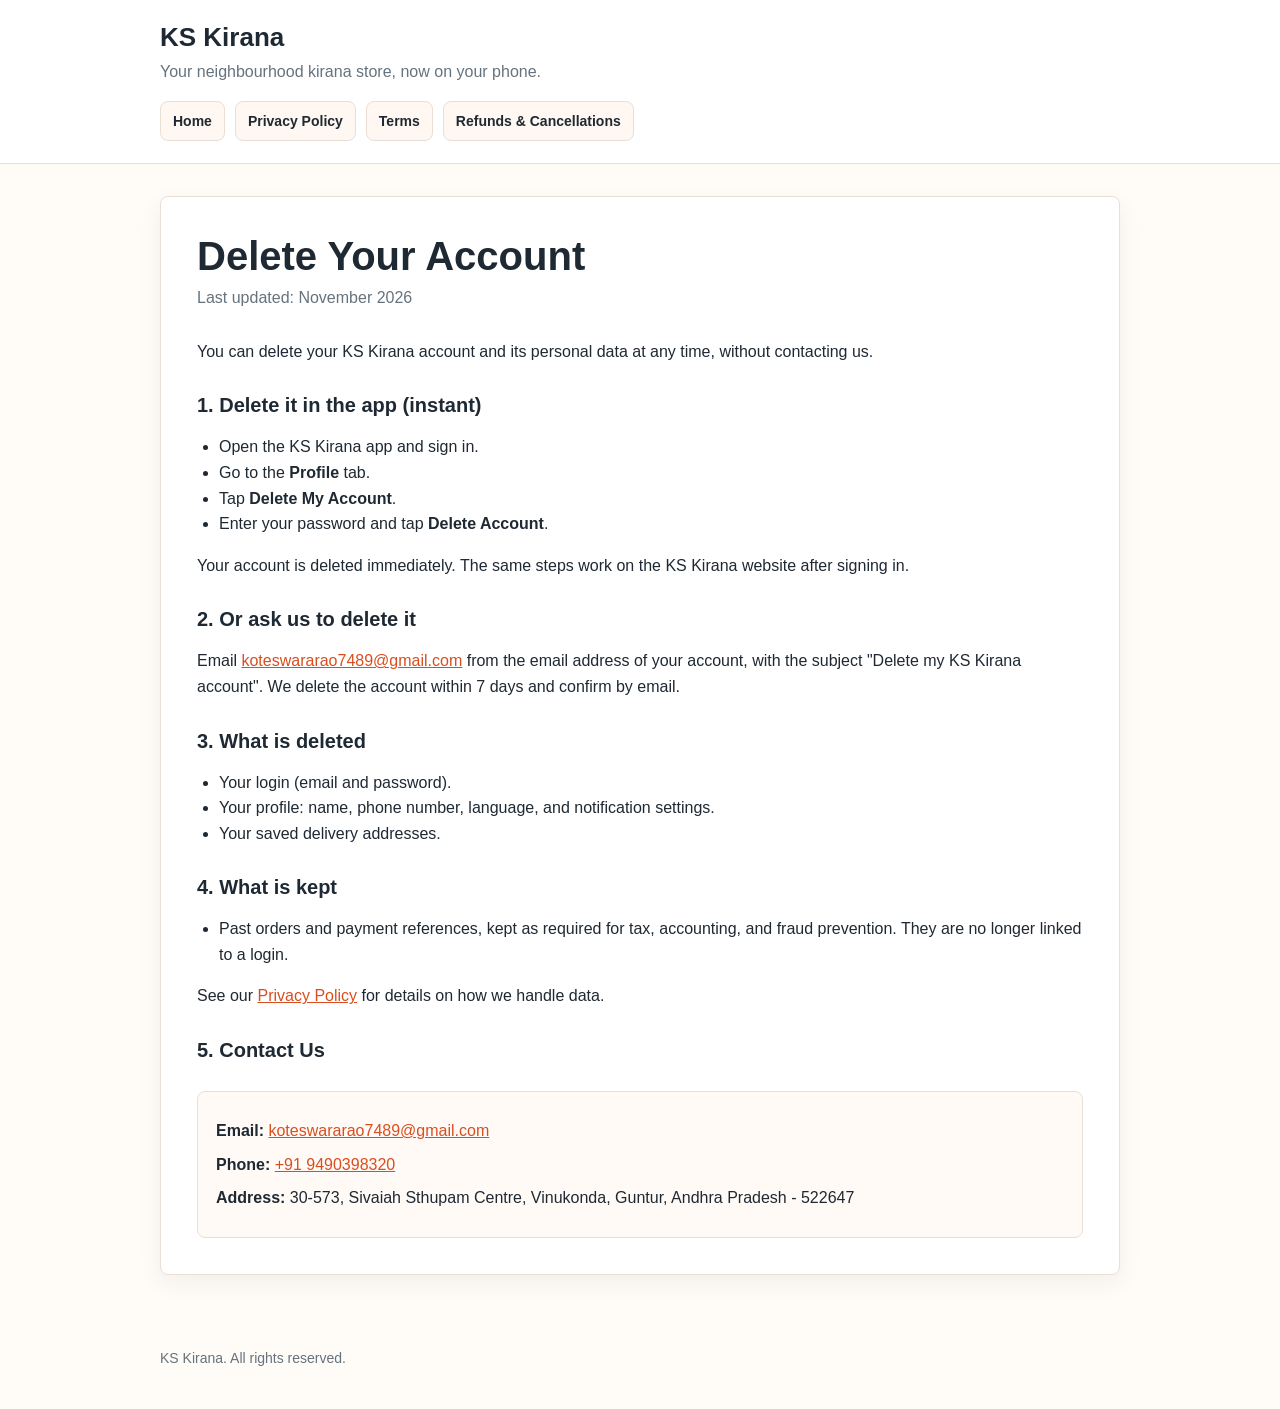
==== delete-account.html @ 59304e7f "Update privacy policy, add account deletion page, fix store address - Privacy policy: AI chat (Googl" ====
<!doctype html>
<html lang="en">
  <head>
    <meta charset="utf-8">
    <meta name="viewport" content="width=device-width, initial-scale=1">
    <title>Delete Your Account - KS Kirana</title>
    <meta name="description" content="How to delete your KS Kirana account and what data is removed.">
    <link rel="stylesheet" href="styles.css">
  </head>
  <body>
    <header class="site-header">
      <div class="header-inner">
        <h1 class="brand">KS Kirana</h1>
        <p class="tagline">Your neighbourhood kirana store, now on your phone.</p>
        <nav class="nav" aria-label="Policy navigation">
          <a href="index.html">Home</a>
          <a href="privacy.html">Privacy Policy</a>
          <a href="terms.html">Terms</a>
          <a href="refund-cancellation.html">Refunds & Cancellations</a>
        </nav>
      </div>
    </header>

    <main class="page">
      <article class="document">
        <h1>Delete Your Account</h1>
        <p class="updated">Last updated: November 2026</p>

        <p>You can delete your KS Kirana account and its personal data at any time, without contacting us.</p>

        <h2>1. Delete it in the app (instant)</h2>
        <ul>
          <li>Open the KS Kirana app and sign in.</li>
          <li>Go to the <strong>Profile</strong> tab.</li>
          <li>Tap <strong>Delete My Account</strong>.</li>
          <li>Enter your password and tap <strong>Delete Account</strong>.</li>
        </ul>
        <p>Your account is deleted immediately. The same steps work on the KS Kirana website after signing in.</p>

        <h2>2. Or ask us to delete it</h2>
        <p>Email <a href="mailto:koteswararao7489@gmail.com?subject=Delete%20my%20KS%20Kirana%20account">koteswararao7489@gmail.com</a> from the email address of your account, with the subject "Delete my KS Kirana account". We delete the account within 7 days and confirm by email.</p>

        <h2>3. What is deleted</h2>
        <ul>
          <li>Your login (email and password).</li>
          <li>Your profile: name, phone number, language, and notification settings.</li>
          <li>Your saved delivery addresses.</li>
        </ul>

        <h2>4. What is kept</h2>
        <ul>
          <li>Past orders and payment references, kept as required for tax, accounting, and fraud prevention. They are no longer linked to a login.</li>
        </ul>
        <p>See our <a href="privacy.html">Privacy Policy</a> for details on how we handle data.</p>

        <h2>5. Contact Us</h2>
        <div class="contact-box">
          <p><strong>Email:</strong> <a href="mailto:koteswararao7489@gmail.com">koteswararao7489@gmail.com</a></p>
          <p><strong>Phone:</strong> <a href="tel:+919490398320">+91 9490398320</a></p>
          <p><strong>Address:</strong> 30-573, Sivaiah Sthupam Centre, Vinukonda, Guntur, Andhra Pradesh - 522647</p>
        </div>
      </article>
    </main>

    <footer class="site-footer">
      KS Kirana. All rights reserved.
    </footer>
  </body>
</html>
---- styles.css ----
:root {
  --primary: #ff6b35;
  --primary-dark: #d94e1f;
  --secondary: #2d7d46;
  --ink: #1f2933;
  --muted: #65737e;
  --border: #eadfd5;
  --surface: #ffffff;
  --background: #fffbf7;
}

* {
  box-sizing: border-box;
}

html {
  font-family: Arial, Helvetica, sans-serif;
  color: var(--ink);
  background: var(--background);
  line-height: 1.6;
}

body {
  margin: 0;
}

a {
  color: var(--primary-dark);
}

.site-header {
  background: var(--surface);
  border-bottom: 1px solid var(--border);
}

.header-inner,
.page,
.site-footer {
  width: min(960px, calc(100% - 32px));
  margin: 0 auto;
}

.header-inner {
  padding: 22px 0;
}

.brand {
  margin: 0;
  font-size: 26px;
  line-height: 1.2;
}

.tagline {
  margin: 6px 0 0;
  color: var(--muted);
}

.nav {
  display: flex;
  flex-wrap: wrap;
  gap: 10px;
  margin-top: 16px;
}

.nav a {
  display: inline-block;
  padding: 8px 12px;
  border: 1px solid var(--border);
  border-radius: 8px;
  background: #fff7f1;
  color: var(--ink);
  text-decoration: none;
  font-weight: 700;
  font-size: 14px;
}

.page {
  padding: 32px 0 48px;
}

.document {
  background: var(--surface);
  border: 1px solid var(--border);
  border-radius: 8px;
  padding: clamp(20px, 4vw, 36px);
  box-shadow: 0 8px 24px rgba(31, 41, 51, 0.06);
}

.document h1 {
  margin: 0 0 6px;
  font-size: clamp(28px, 5vw, 40px);
  line-height: 1.15;
}

.updated {
  margin: 0 0 28px;
  color: var(--muted);
}

.document h2 {
  margin: 28px 0 8px;
  font-size: 20px;
  line-height: 1.3;
}

.document p,
.document li {
  font-size: 16px;
}

.document ul {
  padding-left: 22px;
}

.contact-box {
  margin-top: 28px;
  padding: 18px;
  border: 1px solid var(--border);
  border-radius: 8px;
  background: #fffaf6;
}

.contact-box p {
  margin: 8px 0;
}

.cards {
  display: grid;
  grid-template-columns: repeat(auto-fit, minmax(220px, 1fr));
  gap: 16px;
  margin-top: 24px;
}

.card {
  display: block;
  padding: 18px;
  border: 1px solid var(--border);
  border-radius: 8px;
  background: var(--surface);
  color: var(--ink);
  text-decoration: none;
}

.card strong {
  display: block;
  margin-bottom: 6px;
  color: var(--primary-dark);
}

.site-footer {
  padding: 24px 0 40px;
  color: var(--muted);
  font-size: 14px;
}
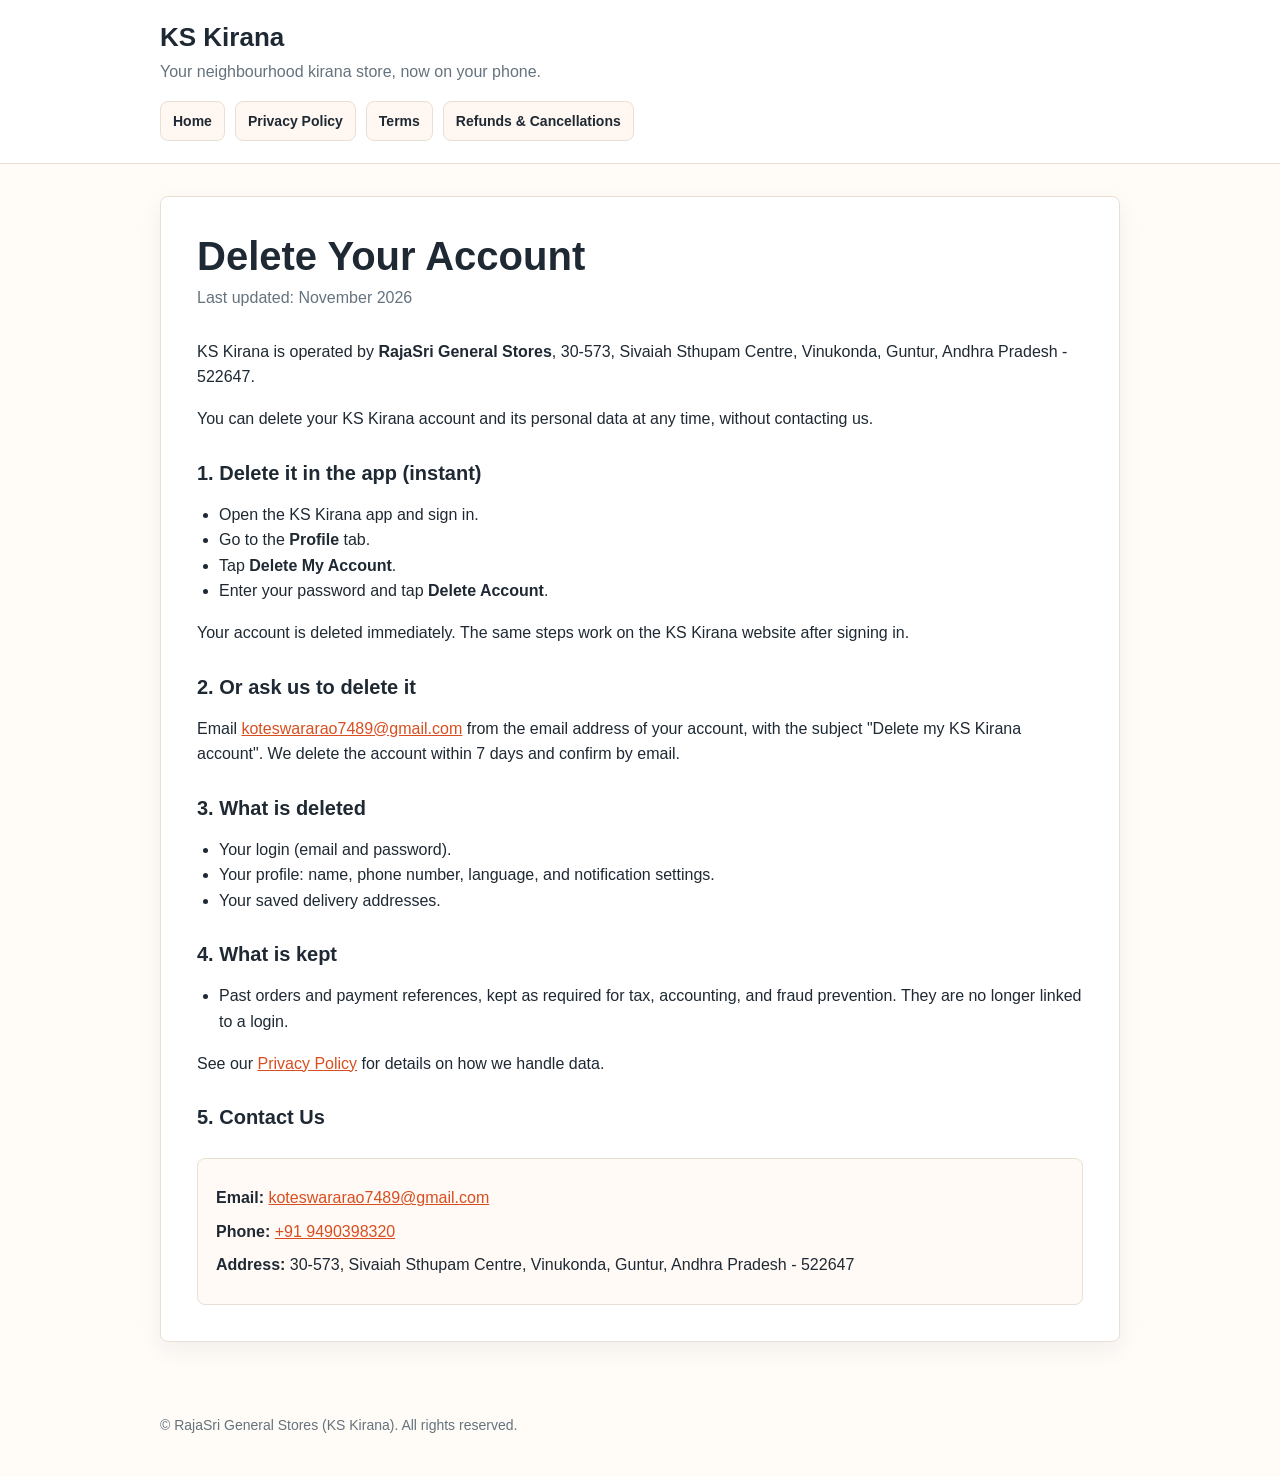
==== commit 8e59abf0: "Name RajaSri General Stores as the business that operates KS Kirana Add the operator line and busine" ====
--- a/delete-account.html
+++ b/delete-account.html
@@ -25,6 +25,7 @@
       <article class="document">
         <h1>Delete Your Account</h1>
         <p class="updated">Last updated: November 2026</p>
+        <p class="operator">KS Kirana is operated by <strong>RajaSri General Stores</strong>, 30-573, Sivaiah Sthupam Centre, Vinukonda, Guntur, Andhra Pradesh - 522647.</p>
 
         <p>You can delete your KS Kirana account and its personal data at any time, without contacting us.</p>
 
@@ -63,7 +64,7 @@
     </main>
 
     <footer class="site-footer">
-      KS Kirana. All rights reserved.
+      &copy; RajaSri General Stores (KS Kirana). All rights reserved.
     </footer>
   </body>
 </html>
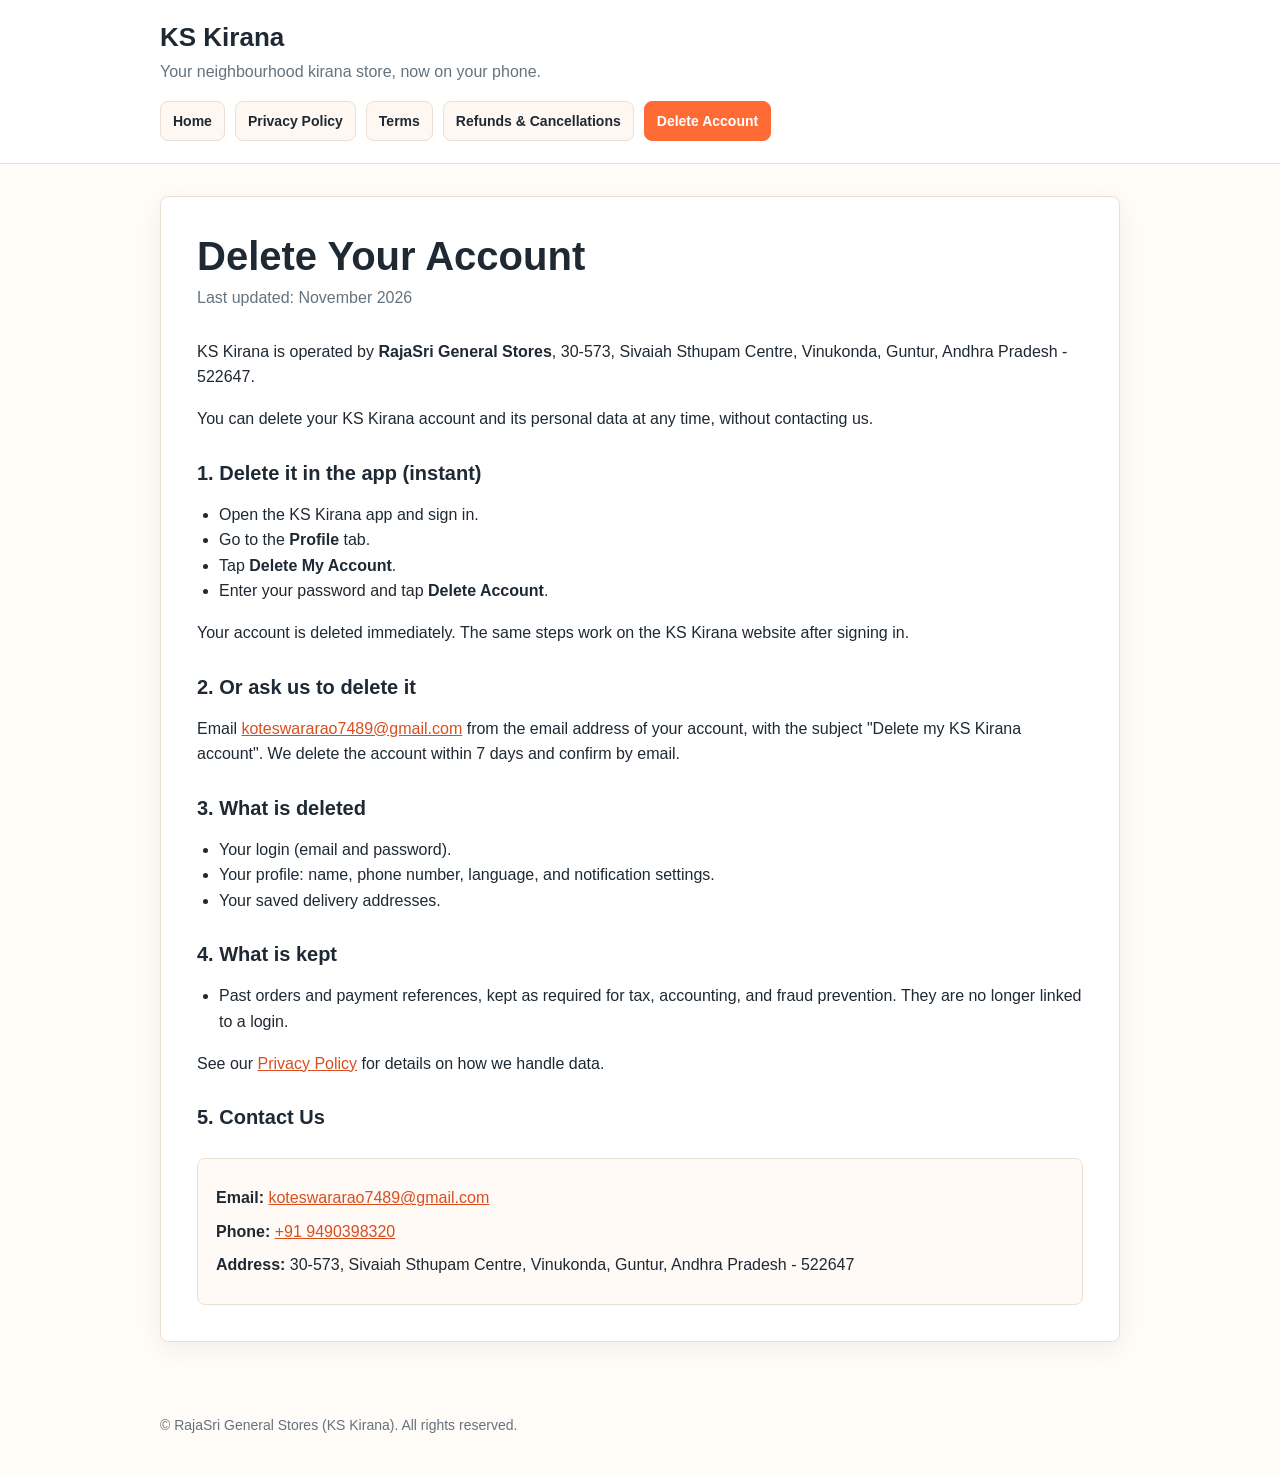
==== commit 4b4c357b: "Show the same menu on every policy page and highlight the current page Each page used to leave its o" ====
--- a/delete-account.html
+++ b/delete-account.html
@@ -10,13 +10,14 @@
   <body>
     <header class="site-header">
       <div class="header-inner">
-        <h1 class="brand">KS Kirana</h1>
+        <h1 class="brand"><a href="index.html">KS Kirana</a></h1>
         <p class="tagline">Your neighbourhood kirana store, now on your phone.</p>
         <nav class="nav" aria-label="Policy navigation">
           <a href="index.html">Home</a>
           <a href="privacy.html">Privacy Policy</a>
           <a href="terms.html">Terms</a>
-          <a href="refund-cancellation.html">Refunds & Cancellations</a>
+          <a href="refund-cancellation.html">Refunds &amp; Cancellations</a>
+          <a href="delete-account.html" aria-current="page">Delete Account</a>
         </nav>
       </div>
     </header>
--- a/styles.css
+++ b/styles.css
@@ -62,6 +62,11 @@
   margin-top: 16px;
 }
 
+.brand a {
+  color: inherit;
+  text-decoration: none;
+}
+
 .nav a {
   display: inline-block;
   padding: 8px 12px;
@@ -72,6 +77,36 @@
   text-decoration: none;
   font-weight: 700;
   font-size: 14px;
+  transition: background-color 0.15s, border-color 0.15s, color 0.15s;
+}
+
+.nav a:hover {
+  border-color: var(--primary);
+  color: var(--primary-dark);
+}
+
+.nav a:focus-visible,
+.brand a:focus-visible {
+  outline: 2px solid var(--primary);
+  outline-offset: 2px;
+}
+
+/* The page you are on */
+.nav a[aria-current="page"] {
+  background: var(--primary);
+  border-color: var(--primary);
+  color: #ffffff;
+}
+
+@media (max-width: 480px) {
+  .nav {
+    gap: 8px;
+  }
+
+  .nav a {
+    padding: 7px 10px;
+    font-size: 13px;
+  }
 }
 
 .page {
